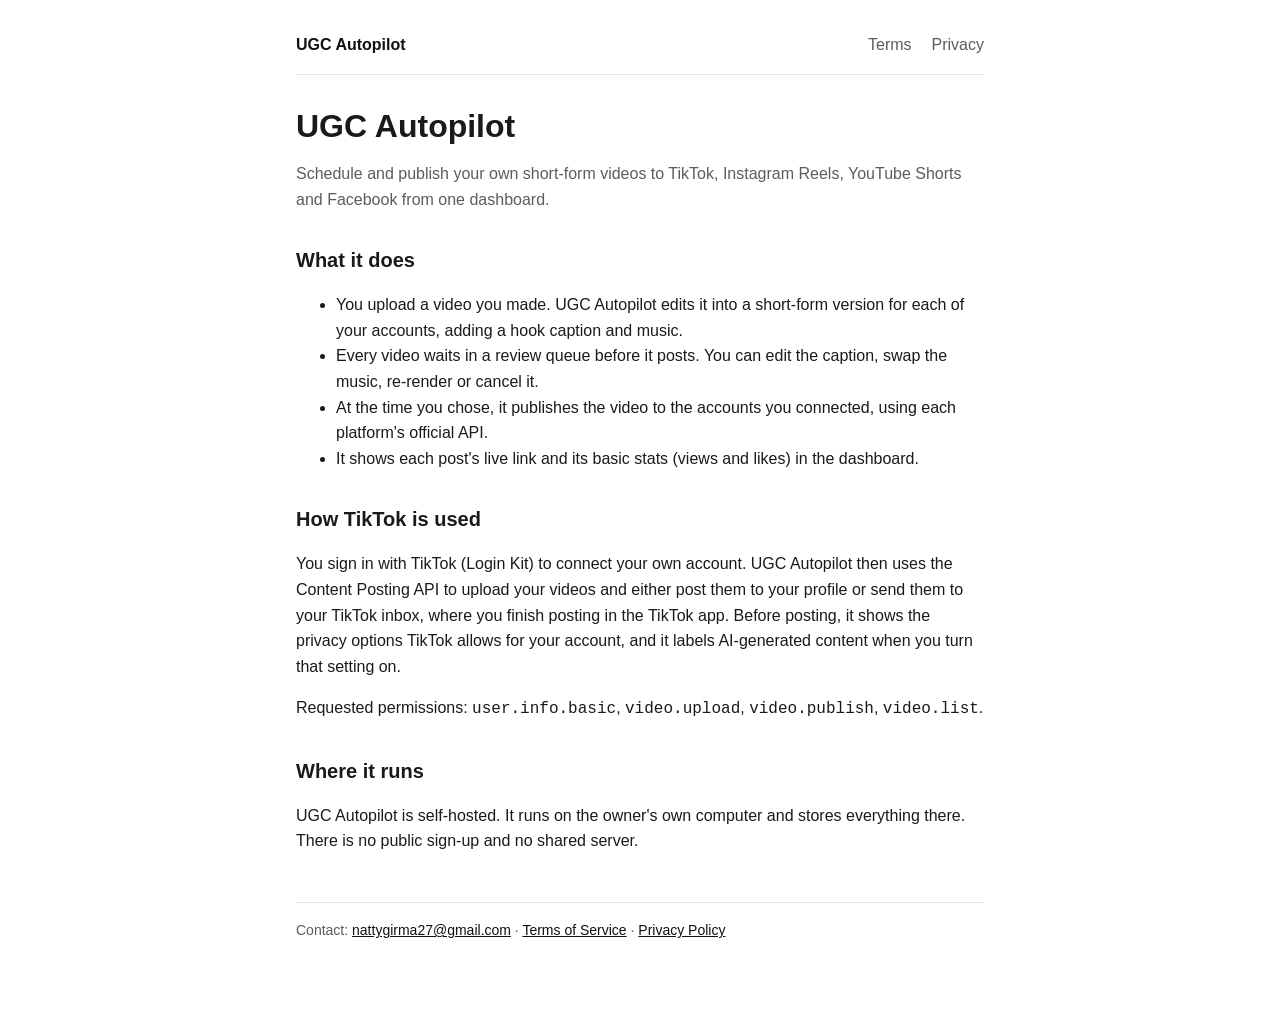
==== index.html @ de874a28 "Add landing, terms and privacy pages Co-Authored-By: Claude Opus 5.5 <noreply@anthropic.com>" ====
<!doctype html>
<html lang="en">
<head>
  <meta charset="utf-8">
  <meta name="viewport" content="width=device-width, initial-scale=1">
  <title>UGC Autopilot</title>
  <meta name="description" content="Schedule and publish your own short-form videos to TikTok, Instagram, YouTube Shorts and Facebook from one dashboard.">
  <link rel="stylesheet" href="style.css">
</head>
<body>
<main>
  <nav>
    <a href="./">UGC Autopilot</a>
    <a href="terms.html">Terms</a>
    <a href="privacy.html">Privacy</a>
  </nav>

  <h1>UGC Autopilot</h1>
  <p class="muted">Schedule and publish your own short-form videos to TikTok, Instagram Reels, YouTube Shorts and Facebook from one dashboard.</p>

  <h2>What it does</h2>
  <ul>
    <li>You upload a video you made. UGC Autopilot edits it into a short-form version for each of your accounts, adding a hook caption and music.</li>
    <li>Every video waits in a review queue before it posts. You can edit the caption, swap the music, re-render or cancel it.</li>
    <li>At the time you chose, it publishes the video to the accounts you connected, using each platform's official API.</li>
    <li>It shows each post's live link and its basic stats (views and likes) in the dashboard.</li>
  </ul>

  <h2>How TikTok is used</h2>
  <p>You sign in with TikTok (Login Kit) to connect your own account. UGC Autopilot then uses the Content Posting API to upload your videos and either post them to your profile or send them to your TikTok inbox, where you finish posting in the TikTok app. Before posting, it shows the privacy options TikTok allows for your account, and it labels AI-generated content when you turn that setting on.</p>
  <p>Requested permissions: <code>user.info.basic</code>, <code>video.upload</code>, <code>video.publish</code>, <code>video.list</code>.</p>

  <h2>Where it runs</h2>
  <p>UGC Autopilot is self-hosted. It runs on the owner's own computer and stores everything there. There is no public sign-up and no shared server.</p>

  <footer>
    Contact: <a href="mailto:nattygirma27@gmail.com">nattygirma27@gmail.com</a> ·
    <a href="terms.html">Terms of Service</a> · <a href="privacy.html">Privacy Policy</a>
  </footer>
</main>
</body>
</html>
---- style.css ----
:root {
  --bg: #ffffff;
  --text: #1a1a1a;
  --muted: #5c5c5c;
  --border: #e6e6e6;
  --accent: #111111;
}
@media (prefers-color-scheme: dark) {
  :root {
    --bg: #111111;
    --text: #ececec;
    --muted: #a0a0a0;
    --border: #2a2a2a;
    --accent: #ffffff;
  }
}
* { box-sizing: border-box; }
body {
  margin: 0;
  background: var(--bg);
  color: var(--text);
  font: 16px/1.6 -apple-system, BlinkMacSystemFont, "Segoe UI", Roboto, Helvetica, Arial, sans-serif;
}
main { max-width: 720px; margin: 0 auto; padding: 32px 16px 64px; }
nav { display: flex; gap: 20px; padding-bottom: 16px; border-bottom: 1px solid var(--border); margin-bottom: 32px; }
nav a { color: var(--muted); text-decoration: none; }
nav a:first-child { color: var(--accent); font-weight: 600; margin-right: auto; }
nav a:hover { color: var(--accent); }
h1 { font-size: 32px; line-height: 1.2; margin: 0 0 8px; }
h2 { font-size: 20px; margin: 32px 0 8px; }
p, li { color: var(--text); }
.muted { color: var(--muted); }
a { color: var(--accent); }
footer { margin-top: 48px; padding-top: 16px; border-top: 1px solid var(--border); color: var(--muted); font-size: 14px; }
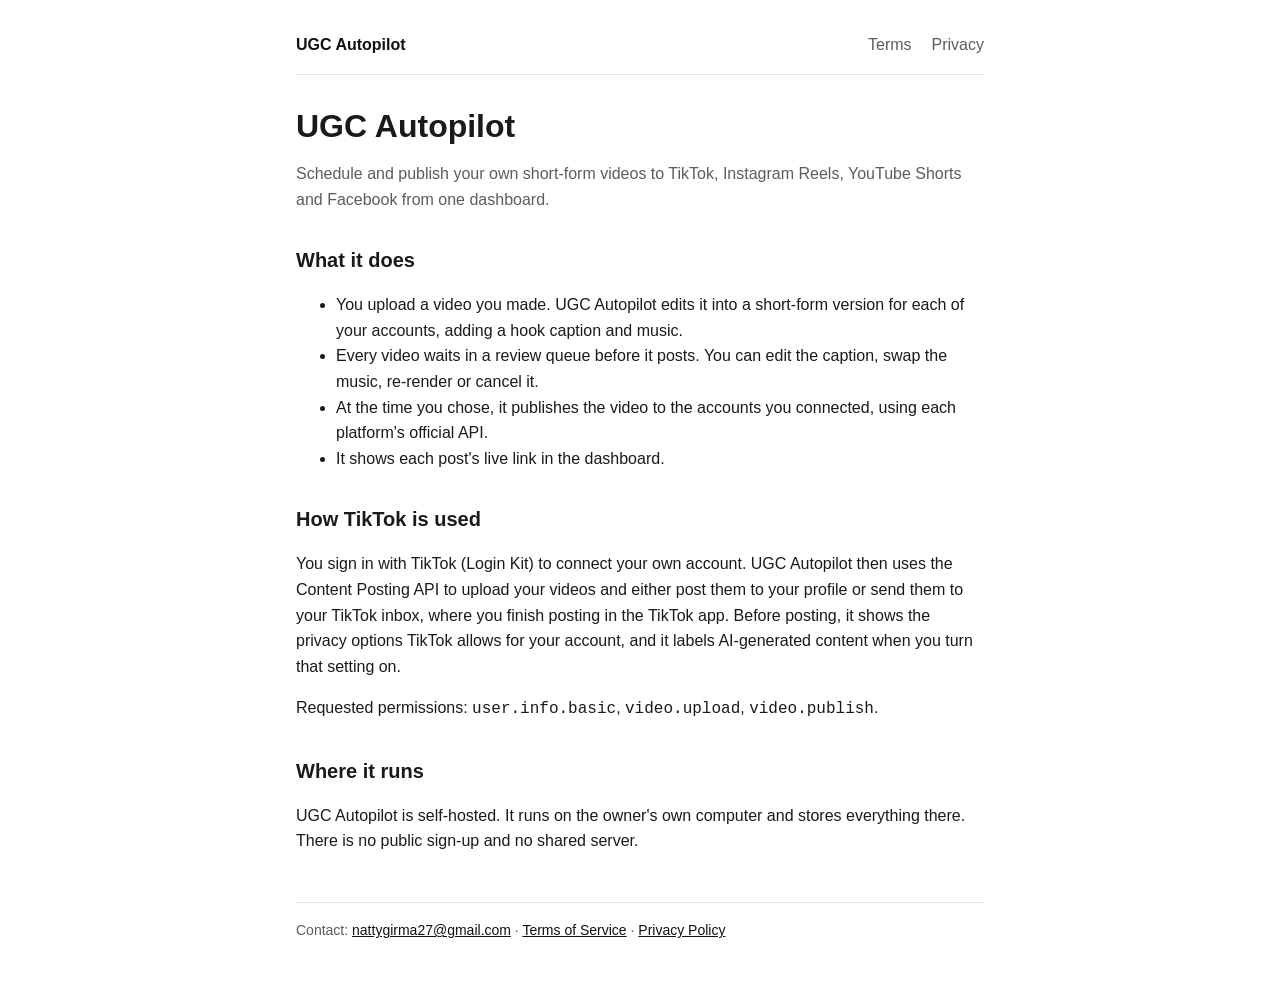
==== commit 6d3dd656: "Drop video.list from listed TikTok permissions Co-Authored-By: Claude Opus 5.5 <noreply@anthropic.co" ====
--- a/index.html
+++ b/index.html
@@ -5,6 +5,7 @@
   <meta name="viewport" content="width=device-width, initial-scale=1">
   <title>UGC Autopilot</title>
   <meta name="description" content="Schedule and publish your own short-form videos to TikTok, Instagram, YouTube Shorts and Facebook from one dashboard.">
+  <link rel="icon" href="icon.png">
   <link rel="stylesheet" href="style.css">
 </head>
 <body>
@@ -23,12 +24,12 @@
     <li>You upload a video you made. UGC Autopilot edits it into a short-form version for each of your accounts, adding a hook caption and music.</li>
     <li>Every video waits in a review queue before it posts. You can edit the caption, swap the music, re-render or cancel it.</li>
     <li>At the time you chose, it publishes the video to the accounts you connected, using each platform's official API.</li>
-    <li>It shows each post's live link and its basic stats (views and likes) in the dashboard.</li>
+    <li>It shows each post's live link in the dashboard.</li>
   </ul>
 
   <h2>How TikTok is used</h2>
   <p>You sign in with TikTok (Login Kit) to connect your own account. UGC Autopilot then uses the Content Posting API to upload your videos and either post them to your profile or send them to your TikTok inbox, where you finish posting in the TikTok app. Before posting, it shows the privacy options TikTok allows for your account, and it labels AI-generated content when you turn that setting on.</p>
-  <p>Requested permissions: <code>user.info.basic</code>, <code>video.upload</code>, <code>video.publish</code>, <code>video.list</code>.</p>
+  <p>Requested permissions: <code>user.info.basic</code>, <code>video.upload</code>, <code>video.publish</code>.</p>
 
   <h2>Where it runs</h2>
   <p>UGC Autopilot is self-hosted. It runs on the owner's own computer and stores everything there. There is no public sign-up and no shared server.</p>
